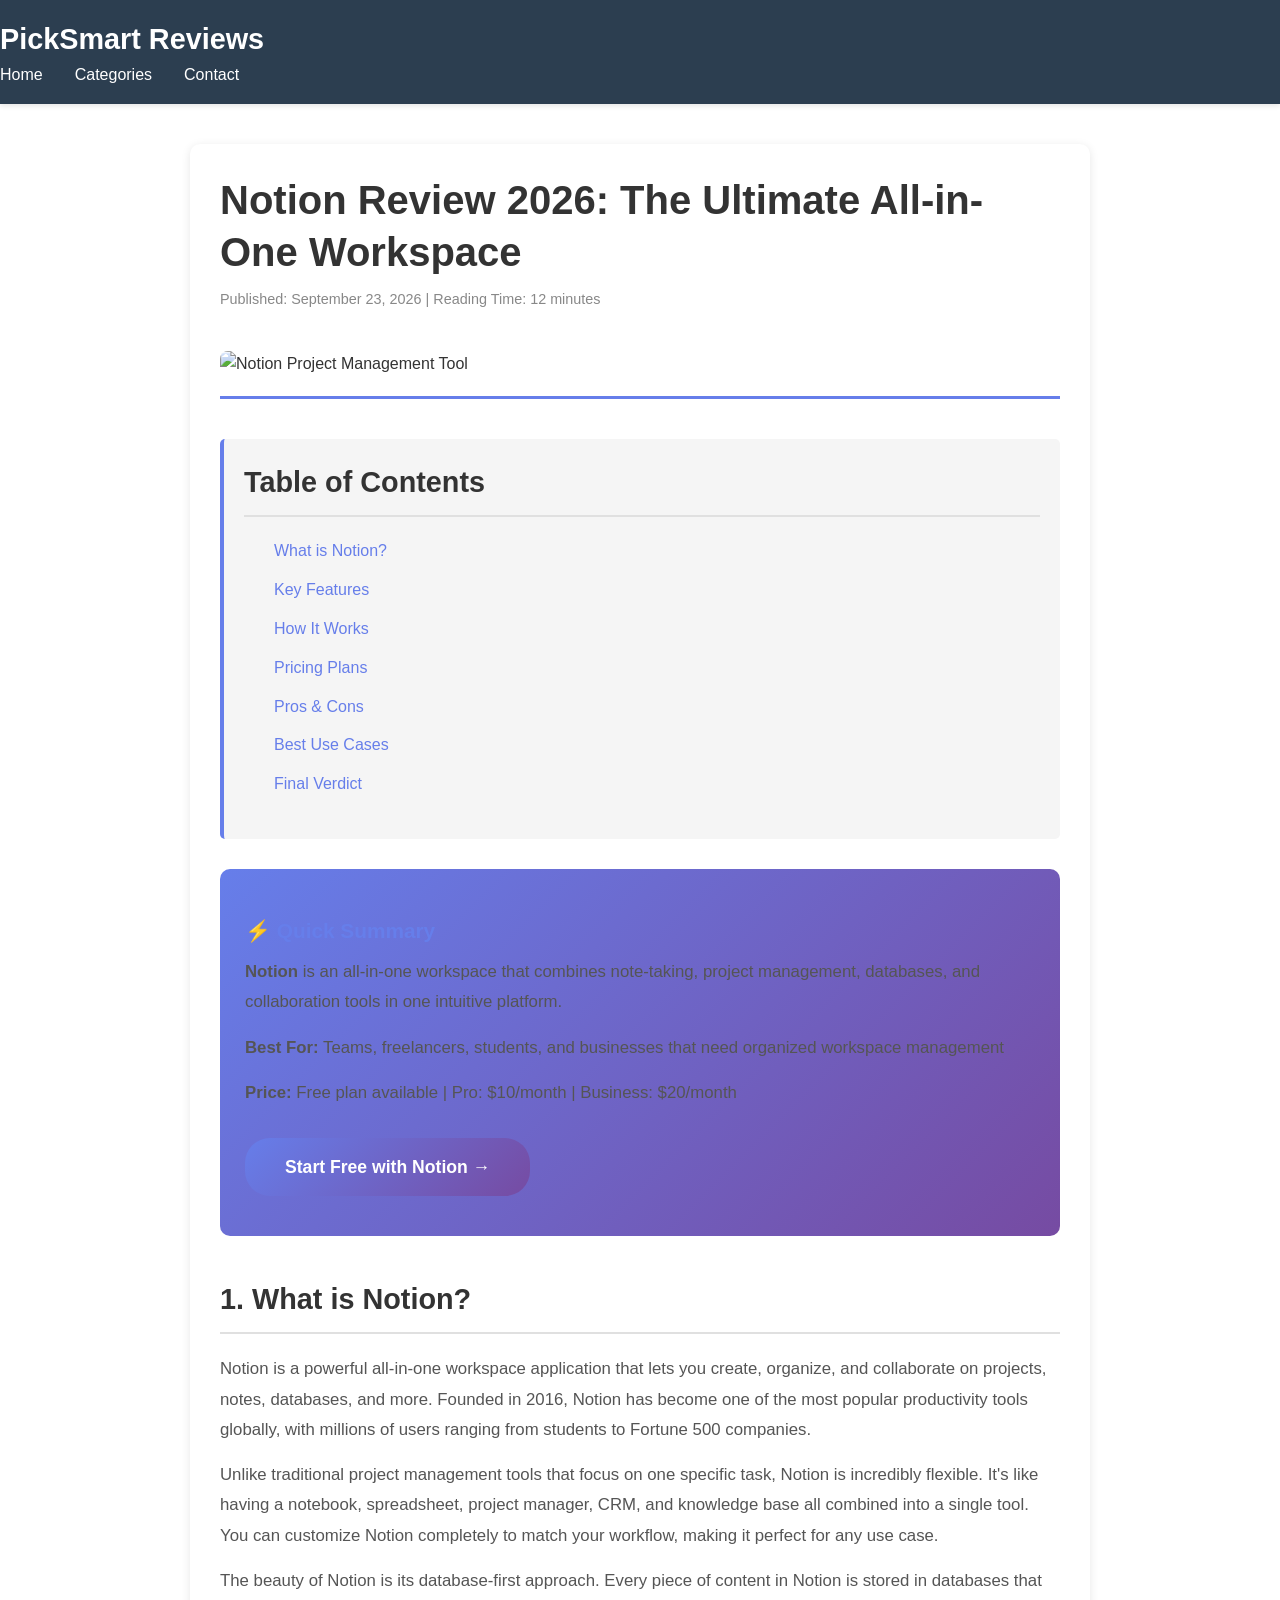
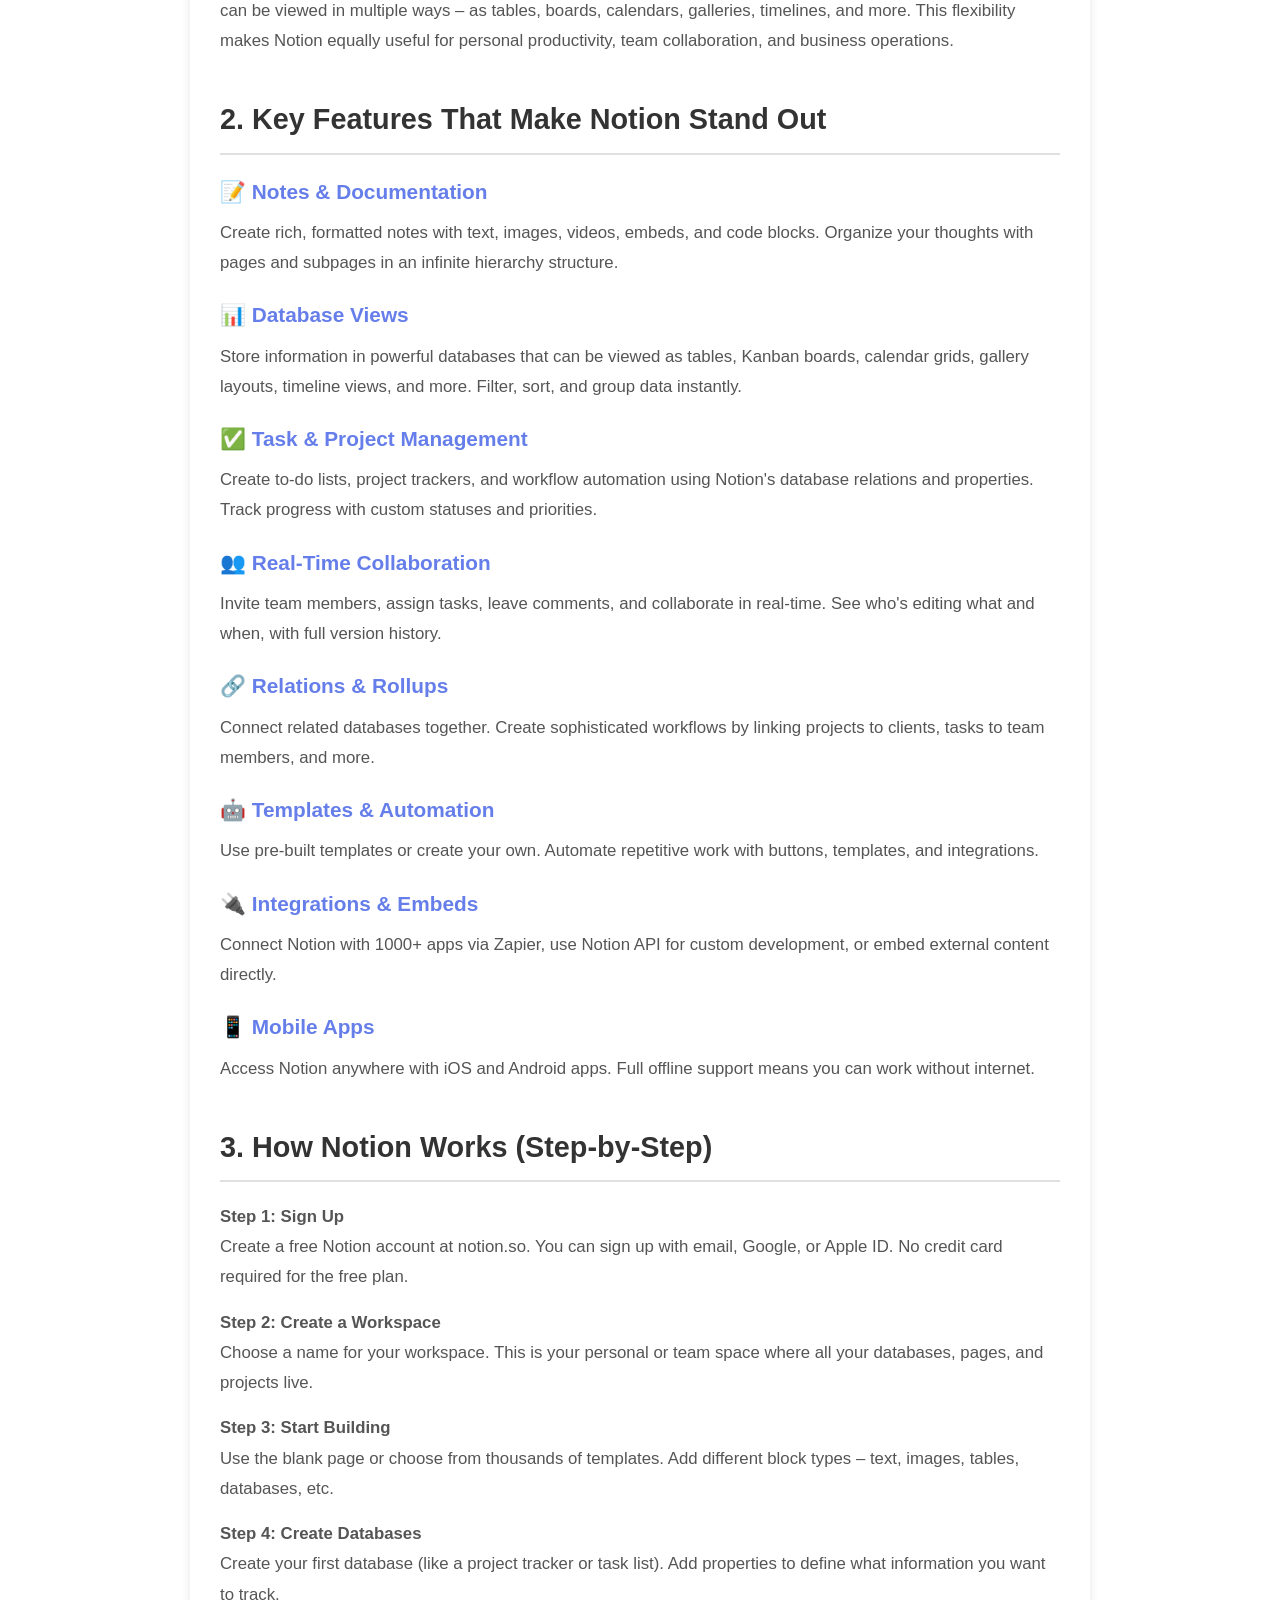
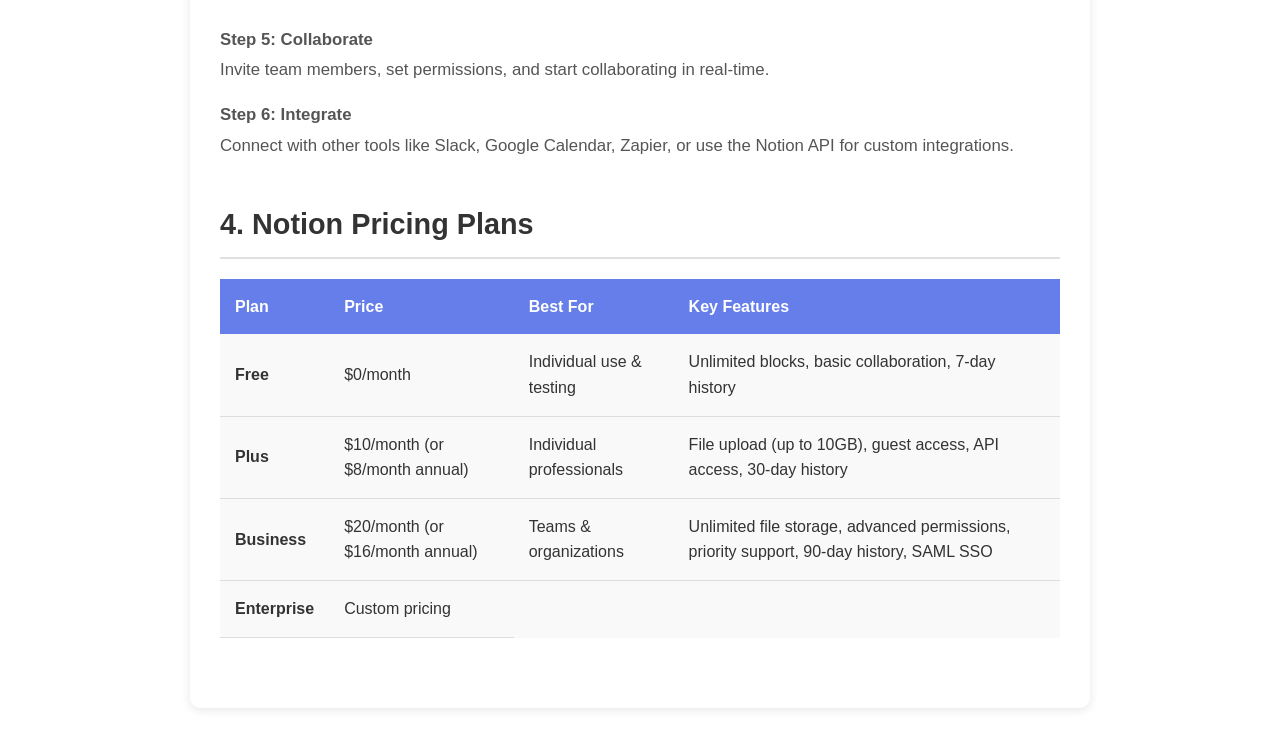
==== reviews/notion-review.html @ 7a6c5bd5 "Add Notion review HTML file for 2026 This HTML file contains a comprehensive review of Notion for 20" ====
<!DOCTYPE html>
<html lang="en">
<head>
    <meta charset="UTF-8">
    <meta name="viewport" content="width=device-width, initial-scale=1.0">
    <title>Notion Review 2026 - Best Project Management Tool | PickSmart</title>
    <meta name="description" content="Complete Notion review 2026. Learn about Notion's features, pricing, pros & cons, and whether it's right for your team.">
    <link rel="stylesheet" href="../style.css">
</head>
<body>
    <!-- Navigation -->
    <nav class="navbar">
        <a href="../index.html" class="logo">PickSmart Reviews</a>
        <ul class="nav-links">
            <li><a href="../index.html">Home</a></li>
            <li><a href="../index.html#categories">Categories</a></li>
            <li><a href="#contact">Contact</a></li>
        </ul>
    </nav>

    <!-- Article Container -->
    <article class="article-container">
        <header class="article-header">
            <h1>Notion Review 2026: The Ultimate All-in-One Workspace</h1>
            <p class="meta">Published: September 23, 2026 | Reading Time: 12 minutes</p>
            <img src="https://images.unsplash.com/photo-1552664730-d307ca884978?w=900" alt="Notion Project Management Tool" class="featured-image">
        </header>

        <div class="article-content">
            <!-- Table of Contents -->
            <div class="toc">
                <h2>Table of Contents</h2>
                <ul>
                    <li><a href="#overview">What is Notion?</a></li>
                    <li><a href="#features">Key Features</a></li>
                    <li><a href="#how-it-works">How It Works</a></li>
                    <li><a href="#pricing">Pricing Plans</a></li>
                    <li><a href="#pros-cons">Pros & Cons</a></li>
                    <li><a href="#use-cases">Best Use Cases</a></li>
                    <li><a href="#verdict">Final Verdict</a></li>
                </ul>
            </div>

            <!-- Quick Summary Box -->
            <div class="summary-box">
                <h3>⚡ Quick Summary</h3>
                <p><strong>Notion</strong> is an all-in-one workspace that combines note-taking, project management, databases, and collaboration tools in one intuitive platform.</p>
                <p><strong>Best For:</strong> Teams, freelancers, students, and businesses that need organized workspace management</p>
                <p><strong>Price:</strong> Free plan available | Pro: $10/month | Business: $20/month</p>
                <a href="https://www.notion.so?ref=picksmart" target="_blank" class="cta-button">Start Free with Notion →</a>
            </div>

            <!-- 1. Overview -->
            <section id="overview">
                <h2>1. What is Notion?</h2>
                <p>Notion is a powerful all-in-one workspace application that lets you create, organize, and collaborate on projects, notes, databases, and more. Founded in 2016, Notion has become one of the most popular productivity tools globally, with millions of users ranging from students to Fortune 500 companies.</p>
                
                <p>Unlike traditional project management tools that focus on one specific task, Notion is incredibly flexible. It's like having a notebook, spreadsheet, project manager, CRM, and knowledge base all combined into a single tool. You can customize Notion completely to match your workflow, making it perfect for any use case.</p>
                
                <p>The beauty of Notion is its database-first approach. Every piece of content in Notion is stored in databases that can be viewed in multiple ways – as tables, boards, calendars, galleries, timelines, and more. This flexibility makes Notion equally useful for personal productivity, team collaboration, and business operations.</p>
            </section>

            <!-- 2. Key Features -->
            <section id="features">
                <h2>2. Key Features That Make Notion Stand Out</h2>
                
                <h3>📝 Notes & Documentation</h3>
                <p>Create rich, formatted notes with text, images, videos, embeds, and code blocks. Organize your thoughts with pages and subpages in an infinite hierarchy structure.</p>

                <h3>📊 Database Views</h3>
                <p>Store information in powerful databases that can be viewed as tables, Kanban boards, calendar grids, gallery layouts, timeline views, and more. Filter, sort, and group data instantly.</p>

                <h3>✅ Task & Project Management</h3>
                <p>Create to-do lists, project trackers, and workflow automation using Notion's database relations and properties. Track progress with custom statuses and priorities.</p>

                <h3>👥 Real-Time Collaboration</h3>
                <p>Invite team members, assign tasks, leave comments, and collaborate in real-time. See who's editing what and when, with full version history.</p>

                <h3>🔗 Relations & Rollups</h3>
                <p>Connect related databases together. Create sophisticated workflows by linking projects to clients, tasks to team members, and more.</p>

                <h3>🤖 Templates & Automation</h3>
                <p>Use pre-built templates or create your own. Automate repetitive work with buttons, templates, and integrations.</p>

                <h3>🔌 Integrations & Embeds</h3>
                <p>Connect Notion with 1000+ apps via Zapier, use Notion API for custom development, or embed external content directly.</p>

                <h3>📱 Mobile Apps</h3>
                <p>Access Notion anywhere with iOS and Android apps. Full offline support means you can work without internet.</p>
            </section>

            <!-- 3. How It Works -->
            <section id="how-it-works">
                <h2>3. How Notion Works (Step-by-Step)</h2>
                
                <p><strong>Step 1: Sign Up</strong><br>
                Create a free Notion account at notion.so. You can sign up with email, Google, or Apple ID. No credit card required for the free plan.</p>
                
                <p><strong>Step 2: Create a Workspace</strong><br>
                Choose a name for your workspace. This is your personal or team space where all your databases, pages, and projects live.</p>
                
                <p><strong>Step 3: Start Building</strong><br>
                Use the blank page or choose from thousands of templates. Add different block types – text, images, tables, databases, etc.</p>
                
                <p><strong>Step 4: Create Databases</strong><br>
                Create your first database (like a project tracker or task list). Add properties to define what information you want to track.</p>
                
                <p><strong>Step 5: Collaborate</strong><br>
                Invite team members, set permissions, and start collaborating in real-time.</p>
                
                <p><strong>Step 6: Integrate</strong><br>
                Connect with other tools like Slack, Google Calendar, Zapier, or use the Notion API for custom integrations.</p>
            </section>

            <!-- 4. Pricing Plans -->
            <section id="pricing">
                <h2>4. Notion Pricing Plans</h2>
                
                <table class="pricing-table">
                    <tr>
                        <th>Plan</th>
                        <th>Price</th>
                        <th>Best For</th>
                        <th>Key Features</th>
                    </tr>
                    <tr>
                        <td><strong>Free</strong></td>
                        <td>$0/month</td>
                        <td>Individual use & testing</td>
                        <td>Unlimited blocks, basic collaboration, 7-day history</td>
                    </tr>
                    <tr>
                        <td><strong>Plus</strong></td>
                        <td>$10/month (or $8/month annual)</td>
                        <td>Individual professionals</td>
                        <td>File upload (up to 10GB), guest access, API access, 30-day history</td>
                    </tr>
                    <tr>
                        <td><strong>Business</strong></td>
                        <td>$20/month (or $16/month annual)</td>
                        <td>Teams & organizations</td>
                        <td>Unlimited file storage, advanced permissions, priority support, 90-day history, SAML SSO</td>
                    </tr>
                    <tr>
                        <td><strong>Enterprise</strong></td>
                        <td>Custom pricing</td
---- style.css ----
/* ============ Global Reset & Base Styles ============ */
* {
    margin: 0;
    padding: 0;
    box-sizing: border-box;
}

body {
    font-family: 'Segoe UI', Tahoma, Geneva, Verdana, sans-serif;
    line-height: 1.6;
    color: #333;
}

.container {
    max-width: 1200px;
    margin: 0 auto;
    padding: 0 20px;
}

/* ============ Navbar ============ */
.navbar {
    background: #2c3e50;
    color: white;
    padding: 1rem 0;
    box-shadow: 0 2px 5px rgba(0,0,0,0.1);
}

.navbar .container {
    display: flex;
    justify-content: space-between;
    align-items: center;
}

.logo {
    font-size: 1.8rem;
    font-weight: bold;
    color: white;
    text-decoration: none;
}

.nav-links {
    display: flex;
    list-style: none;
    gap: 2rem;
}

.nav-links a {
    color: white;
    text-decoration: none;
    transition: color 0.3s;
}

.nav-links a:hover {
    color: #3498db;
}

/* ============ Hero Section ============ */
.hero {
    background: linear-gradient(135deg, #667eea 0%, #764ba2 100%);
    color: white;
    padding: 6rem 0;
    text-align: center;
}

.hero h1 {
    font-size: 3rem;
    margin-bottom: 1rem;
}

.hero p {
    font-size: 1.3rem;
    opacity: 0.9;
}

/* ============ Categories ============ */
.categories {
    padding: 4rem 0;
}

.categories h2 {
    text-align: center;
    margin-bottom: 3rem;
    font-size: 2rem;
}

.category-grid {
    display: grid;
    grid-template-columns: repeat(auto-fit, minmax(250px, 1fr));
    gap: 2rem;
}

.category-card {
    background: #f8f9fa;
    padding: 2rem;
    border-radius: 8px;
    text-align: center;
    transition: transform 0.3s, box-shadow 0.3s;
    border: 1px solid #e0e0e0;
}

.category-card:hover {
    transform: translateY(-5px);
    box-shadow: 0 10px 20px rgba(0,0,0,0.1);
}

.category-card h3 {
    font-size: 1.3rem;
    margin-bottom: 0.5rem;
}

.category-card p {
    color: #666;
}

/* ============ Article Styling ============ */
.article-container {
    max-width: 900px;
    margin: 40px auto;
    padding: 30px;
    background: white;
    border-radius: 10px;
    box-shadow: 0 2px 10px rgba(0,0,0,0.1);
}

.article-header {
    margin-bottom: 40px;
    border-bottom: 3px solid #667eea;
    padding-bottom: 20px;
}

.article-header h1 {
    font-size: 2.5em;
    color: #333;
    margin-bottom: 10px;
    line-height: 1.3;
}

.meta {
    color: #888;
    font-size: 0.9em;
    margin-bottom: 20px;
}

.featured-image {
    width: 100%;
    max-height: 500px;
    object-fit: cover;
    border-radius: 8px;
    margin-top: 20px;
}

/* Table of Contents */
.toc {
    background: #f5f5f5;
    padding: 20px;
    border-left: 4px solid #667eea;
    margin: 30px 0;
    border-radius: 5px;
}

.toc h2 {
    margin-top: 0;
    color: #667eea;
}

.toc ul {
    list-style: none;
    padding: 0;
}

.toc li {
    margin: 8px 0;
}

.toc a {
    color: #667eea;
    text-decoration: none;
    transition: all 0.3s;
}

.toc a:hover {
    text-decoration: underline;
    color: #764ba2;
}

/* Summary Box */
.summary-box {
    background: linear-gradient(135deg, #667eea 0%, #764ba2 100%);
    color: white;
    padding: 25px;
    border-radius: 10px;
    margin: 30px 0;
}

.summary-box h3 {
    margin-top: 0;
    font-size: 1.5em;
}

.summary-box p {
    margin: 10px 0;
    line-height: 1.6;
}

/* Article Sections */
.article-content section {
    margin: 40px 0;
}

.article-content h2 {
    font-size: 1.8em;
    color: #333;
    border-bottom: 2px solid #e0e0e0;
    padding-bottom: 10px;
    margin-bottom: 20px;
}

.article-content h3 {
    font-size: 1.3em;
    color: #667eea;
    margin-top: 20px;
    margin-bottom: 10px;
}

.article-content p {
    line-height: 1.8;
    color: #555;
    margin-bottom: 15px;
    font-size: 1.05em;
}

.article-content ul, .article-content ol {
    margin: 20px 0;
    padding-left: 30px;
    line-height: 1.8;
}

.article-content li {
    margin: 10px 0;
    color: #555;
}

/* Pricing Table */
.pricing-table {
    width: 100%;
    border-collapse: collapse;
    margin: 20px 0;
    background: #f9f9f9;
}

.pricing-table th {
    background: #667eea;
    color: white;
    padding: 15px;
    text-align: left;
    font-weight: bold;
}

.pricing-table td {
    border-bottom: 1px solid #ddd;
    padding: 15px;
}

.pricing-table tr:hover {
    background: #f0f0f0;
}

/* Pros & Cons */
.pros-cons-container {
    display: grid;
    grid-template-columns: 1fr 1fr;
    gap: 20px;
    margin: 20px 0;
}

.pros, .cons {
    padding: 20px;
    border-radius: 8px;
    background: #f9f9f9;
}

.pros h3 {
    color: #4caf50;
}

.cons h3 {
    color: #f44336;
}

.pros ul, .cons ul {
    list-style: none;
    padding: 0;
}

.pros li, .cons li {
    padding: 8px 0;
    border-bottom: 1px solid #e0e0e0;
}

.pros li:before {
    content: "✓ ";
    color: #4caf50;
    font-weight: bold;
    margin-right: 8px;
}

.cons li:before {
    content: "✗ ";
    color: #f44336;
    font-weight: bold;
    margin-right: 8px;
}

/* Review Section */
.review {
    background: #f5f5f5;
    padding: 15px;
    border-left: 4px solid #667eea;
    margin: 15px 0;
    border-radius: 5px;
}

.review p {
    margin: 0;
    font-style: italic;
    color: #666;
}

/* CTA Button */
.cta-section {
    background: #f0f0f0;
    padding: 30px;
    border-radius: 10px;
    text-align: center;
    margin: 40px 0;
}

.cta-button {
    display: inline-block;
    background: linear-gradient(135deg, #667eea 0%, #764ba2 100%);
    color: white;
    padding: 15px 40px;
    border-radius: 25px;
    text-decoration: none;
    font-weight: bold;
    font-size: 1.1em;
    transition: all 0.3s;
    margin: 15px 0;
    cursor: pointer;
    border: none;
}

.cta-button:hover {
    transform: translateY(-3px);
    box-shadow: 0 5px 20px rgba(102, 126, 234, 0.4);
}

.disclaimer {
    font-size: 0.9em;
    color: #888;
    margin-top: 10px;
}

/* ============ Footer ============ */
footer {
    background: #2c3e50;
    color: white;
    padding: 2rem 0;
    margin-top: 4rem;
    text-align: center;
}

.footer-links {
    list-style: none;
    display: flex;
    justify-content: center;
    gap: 2rem;
    margin-top: 1rem;
}

.footer-links a {
    color: white;
    text-decoration: none;
}

.footer-links a:hover {
    color: #3498db;
}

/* ============ Responsive Design ============ */
@media (max-width: 768px) {
    .article-container {
        padding: 15px;
    }

    .article-header h1 {
        font-size: 1.8em;
    }

    .pros-cons-container {
        grid-template-columns: 1fr;
    }

    .article-content h2 {
        font-size: 1.5em;
    }
}
/* ============ Article Styling ============ */

.article-container {
    max-width: 900px;
    margin: 40px auto;
    padding: 30px;
    background: white;
    border-radius: 10px;
    box-shadow: 0 2px 10px rgba(0,0,0,0.1);
}

.article-header {
    margin-bottom: 40px;
    border-bottom: 3px solid #667eea;
    padding-bottom: 20px;
}

.article-header h1 {
    font-size: 2.5em;
    color: #333;
    margin-bottom: 10px;
    line-height: 1.3;
}

.meta {
    color: #888;
    font-size: 0.9em;
    margin-bottom: 20px;
}

.featured-image {
    width: 100%;
    max-height: 500px;
    object-fit: cover;
    border-radius: 8px;
    margin-top: 20px;
}

/* Table of Contents */
.toc {
    background: #f5f5f5;
    padding: 20px;
    border-left: 4px solid #667eea;
    margin: 30px 0;
    border-radius: 5px;
}

.toc h2 {
    margin-top: 0;
    color: #667eea;
}

.toc ul {
    list-style: none;
    padding: 0;
}

.toc li {
    margin: 8px 0;
}

.toc a {
    color: #667eea;
    text-decoration: none;
    transition: all 0.3s;
}

.toc a:hover {
    text-decoration: underline;
    color: #764ba2;
}

/* Summary Box */
.summary-box {
    background: linear-gradient(135deg, #667eea 0%, #764ba2 100%);
    color: white;
    padding: 25px;
    border-radius: 10px;
    margin: 30px 0;
}

.summary-box h3 {
    margin-top: 0;
    font-size: 1.5em;
}

.summary-box p {
    margin: 10px 0;
    line-height: 1.6;
}

/* Article Sections */
.article-content section {
    margin: 40px 0;
}

.article-content h2 {
    font-size: 1.8em;
    color: #333;
    border-bottom: 2px solid #e0e0e0;
    padding-bottom: 10px;
    margin-bottom: 20px;
}

.article-content h3 {
    font-size: 1.3em;
    color: #667eea;
    margin-top: 20px;
    margin-bottom: 10px;
}

.article-content p {
    line-height: 1.8;
    color: #555;
    margin-bottom: 15px;
    font-size: 1.05em;
}

.article-content ul, .article-content ol {
    margin: 20px 0;
    padding-left: 30px;
    line-height: 1.8;
}

.article-content li {
    margin: 10px 0;
    color: #555;
}

/* Pricing Table */
.pricing-table {
    width: 100%;
    border-collapse: collapse;
    margin: 20px 0;
    background: #f9f9f9;
}

.pricing-table th {
    background: #667eea;
    color: white;
    padding: 15px;
    text-align: left;
    font-weight: bold;
}

.pricing-table td {
    border-bottom: 1px solid #ddd;
    padding: 15px;
}

.pricing-table tr:hover {
    background: #f0f0f0;
}

/* Pros & Cons */
.pros-cons-container {
    display: grid;
    grid-template-columns: 1fr 1fr;
    gap: 20px;
    margin: 20px 0;
}

.pros, .cons {
    padding: 20px;
    border-radius: 8px;
    background: #f9f9f9;
}

.pros h3 {
    color: #4caf50;
}

.cons h3 {
    color: #f44336;
}

.pros ul, .cons ul {
    list-style: none;
    padding: 0;
}

.pros li, .cons li {
    padding: 8px 0;
    border-bottom: 1px solid #e0e0e0;
}

.pros li:before {
    content: "✓ ";
    color: #4caf50;
    font-weight: bold;
    margin-right: 8px;
}

.cons li:before {
    content: "✗ ";
    color: #f44336;
    font-weight: bold;
    margin-right: 8px;
}

/* Review Section */
.review {
    background: #f5f5f5;
    padding: 15px;
    border-left: 4px solid #667eea;
    margin: 15px 0;
    border-radius: 5px;
}

.review p {
    margin: 0;
    font-style: italic;
    color: #666;
}

/* CTA Button */
.cta-section {
    background: #f0f0f0;
    padding: 30px;
    border-radius: 10px;
    text-align: center;
    margin: 40px 0;
}

.cta-button {
    display: inline-block;
    background: linear-gradient(135deg, #667eea 0%, #764ba2 100%);
    color: white;
    padding: 15px 40px;
    border-radius: 25px;
    text-decoration: none;
    font-weight: bold;
    font-size: 1.1em;
    transition: all 0.3s;
    margin: 15px 0;
    cursor: pointer;
    border: none;
}

.cta-button:hover {
    transform: translateY(-3px);
    box-shadow: 0 5px 20px rgba(102, 126, 234, 0.4);
}

.disclaimer {
    font-size: 0.9em;
    color: #888;
    margin-top: 10px;
}

/* Responsive */
@media (max-width: 768px) {
    .article-container {
        padding: 15px;
    }

    .article-header h1 {
        font-size: 1.8em;
    }

    .pros-cons-container {
        grid-template-columns: 1fr;
    }

    .article-content h2 {
        font-size: 1.5em;
    }
}
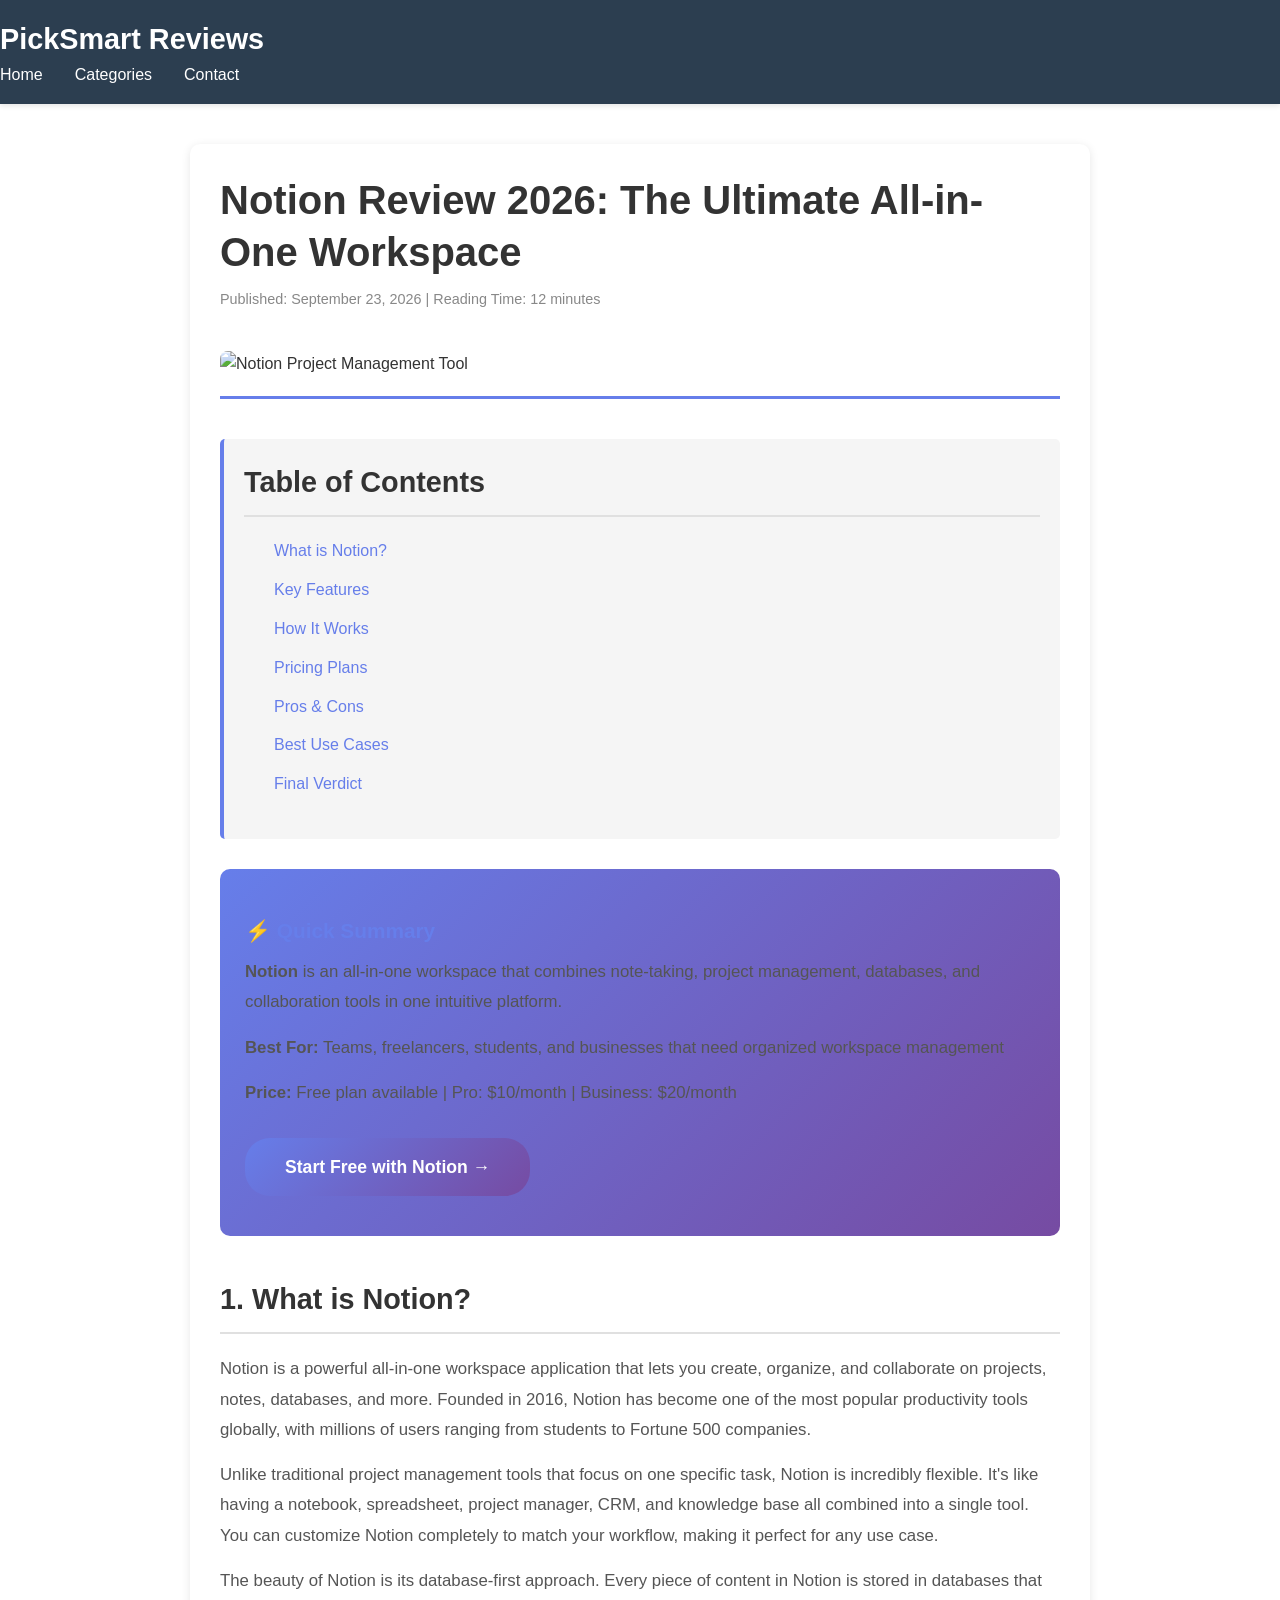
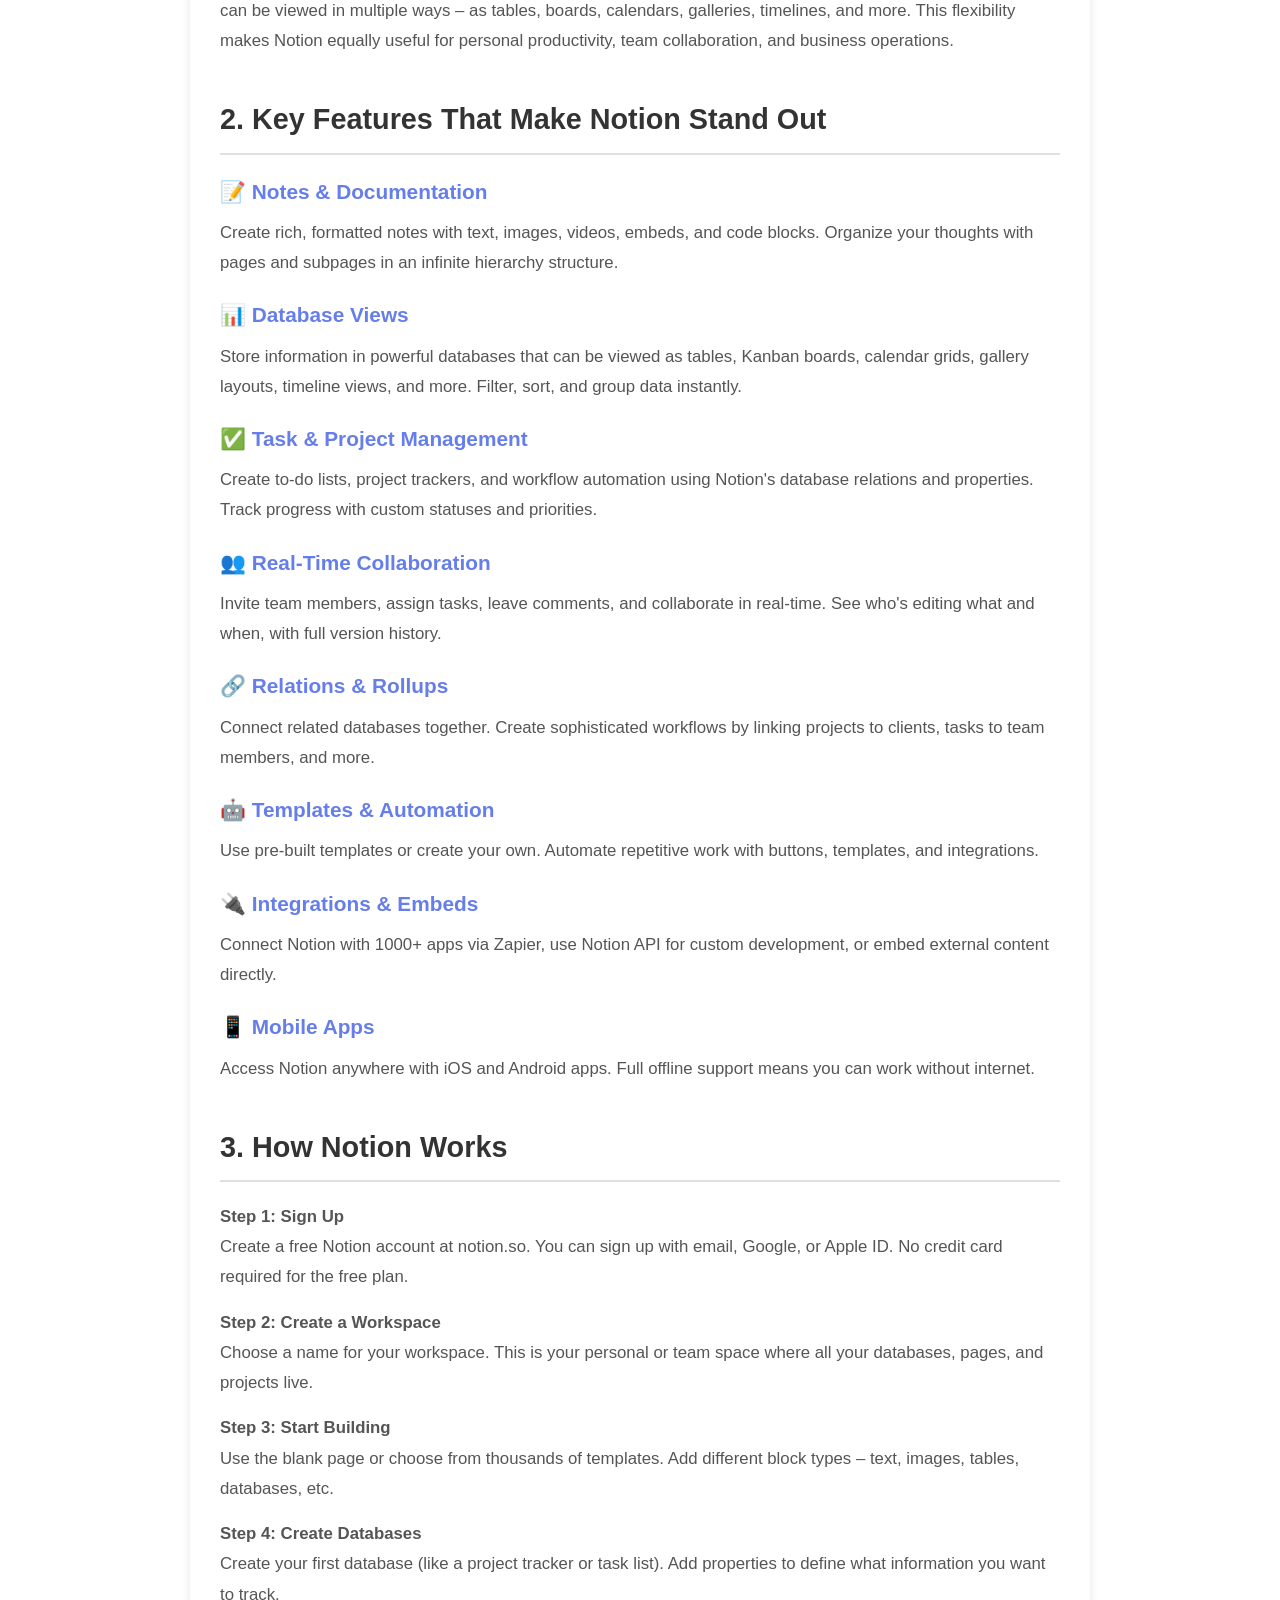
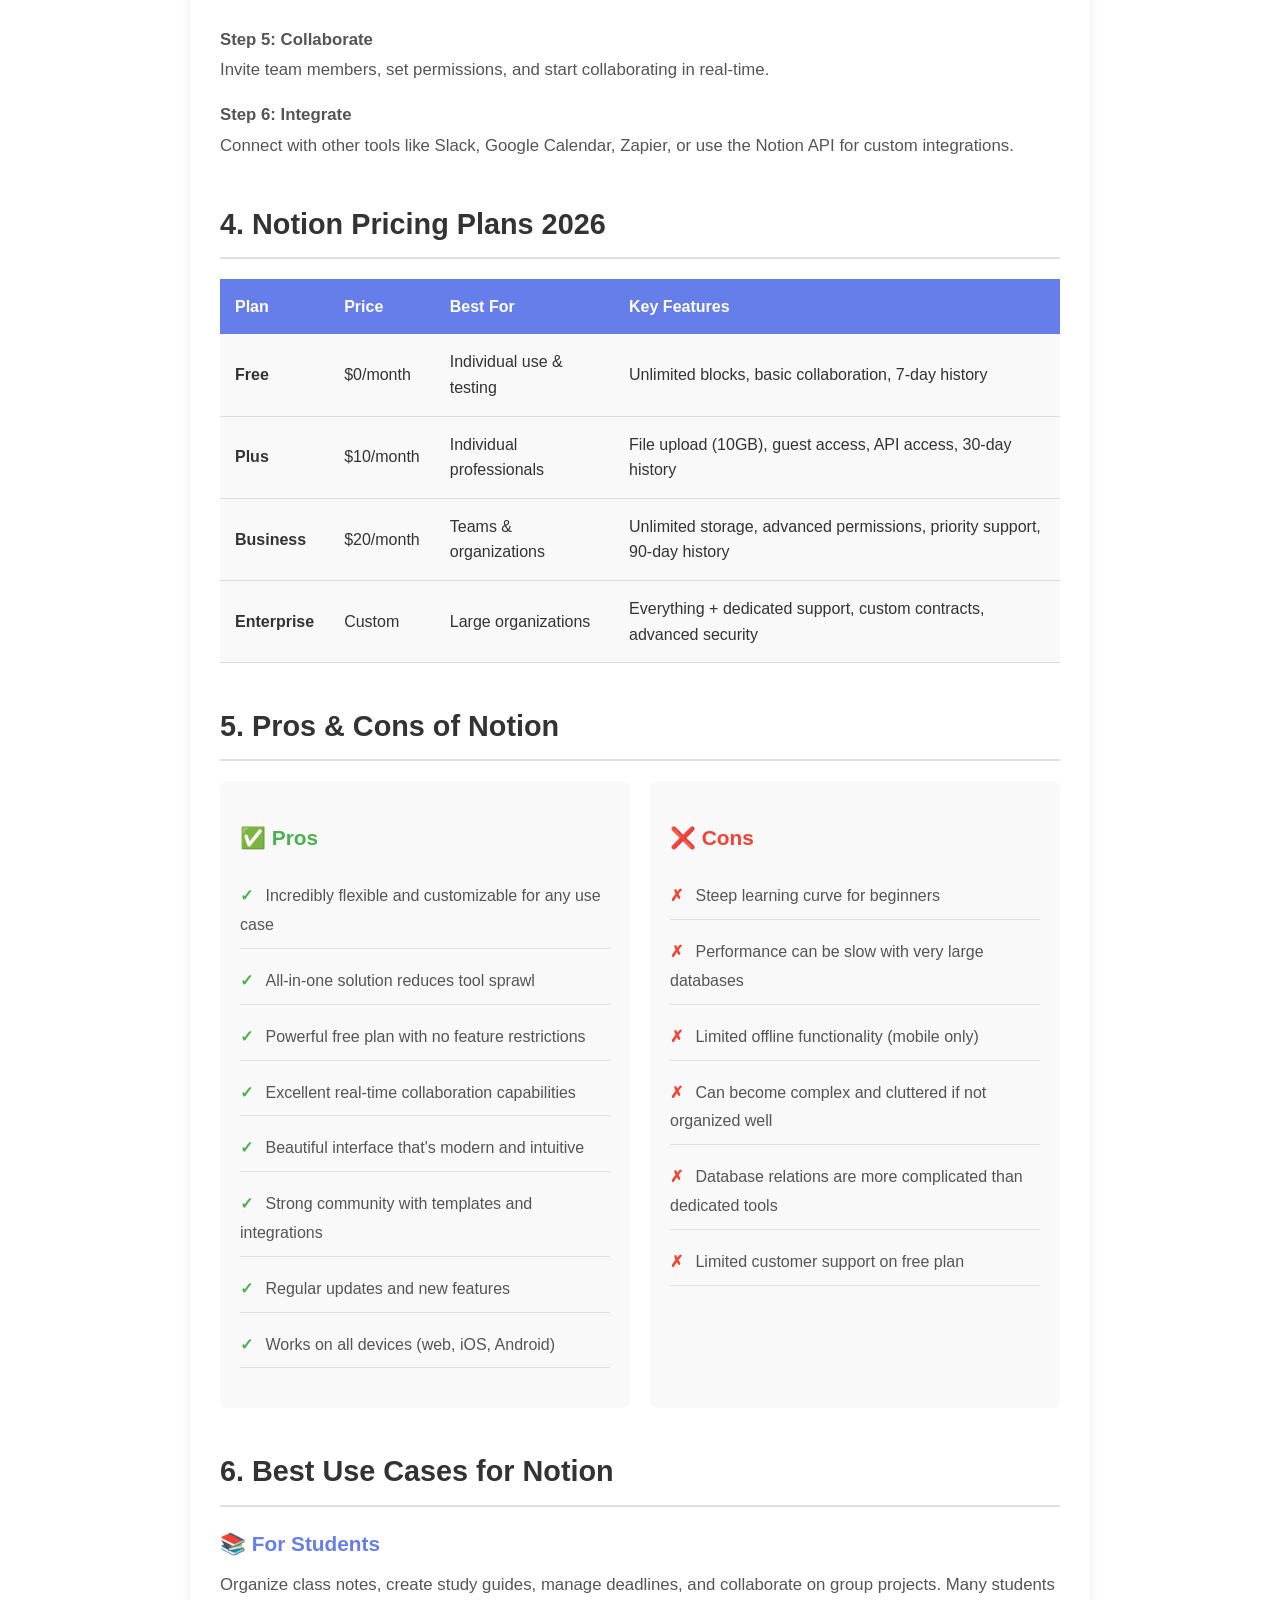
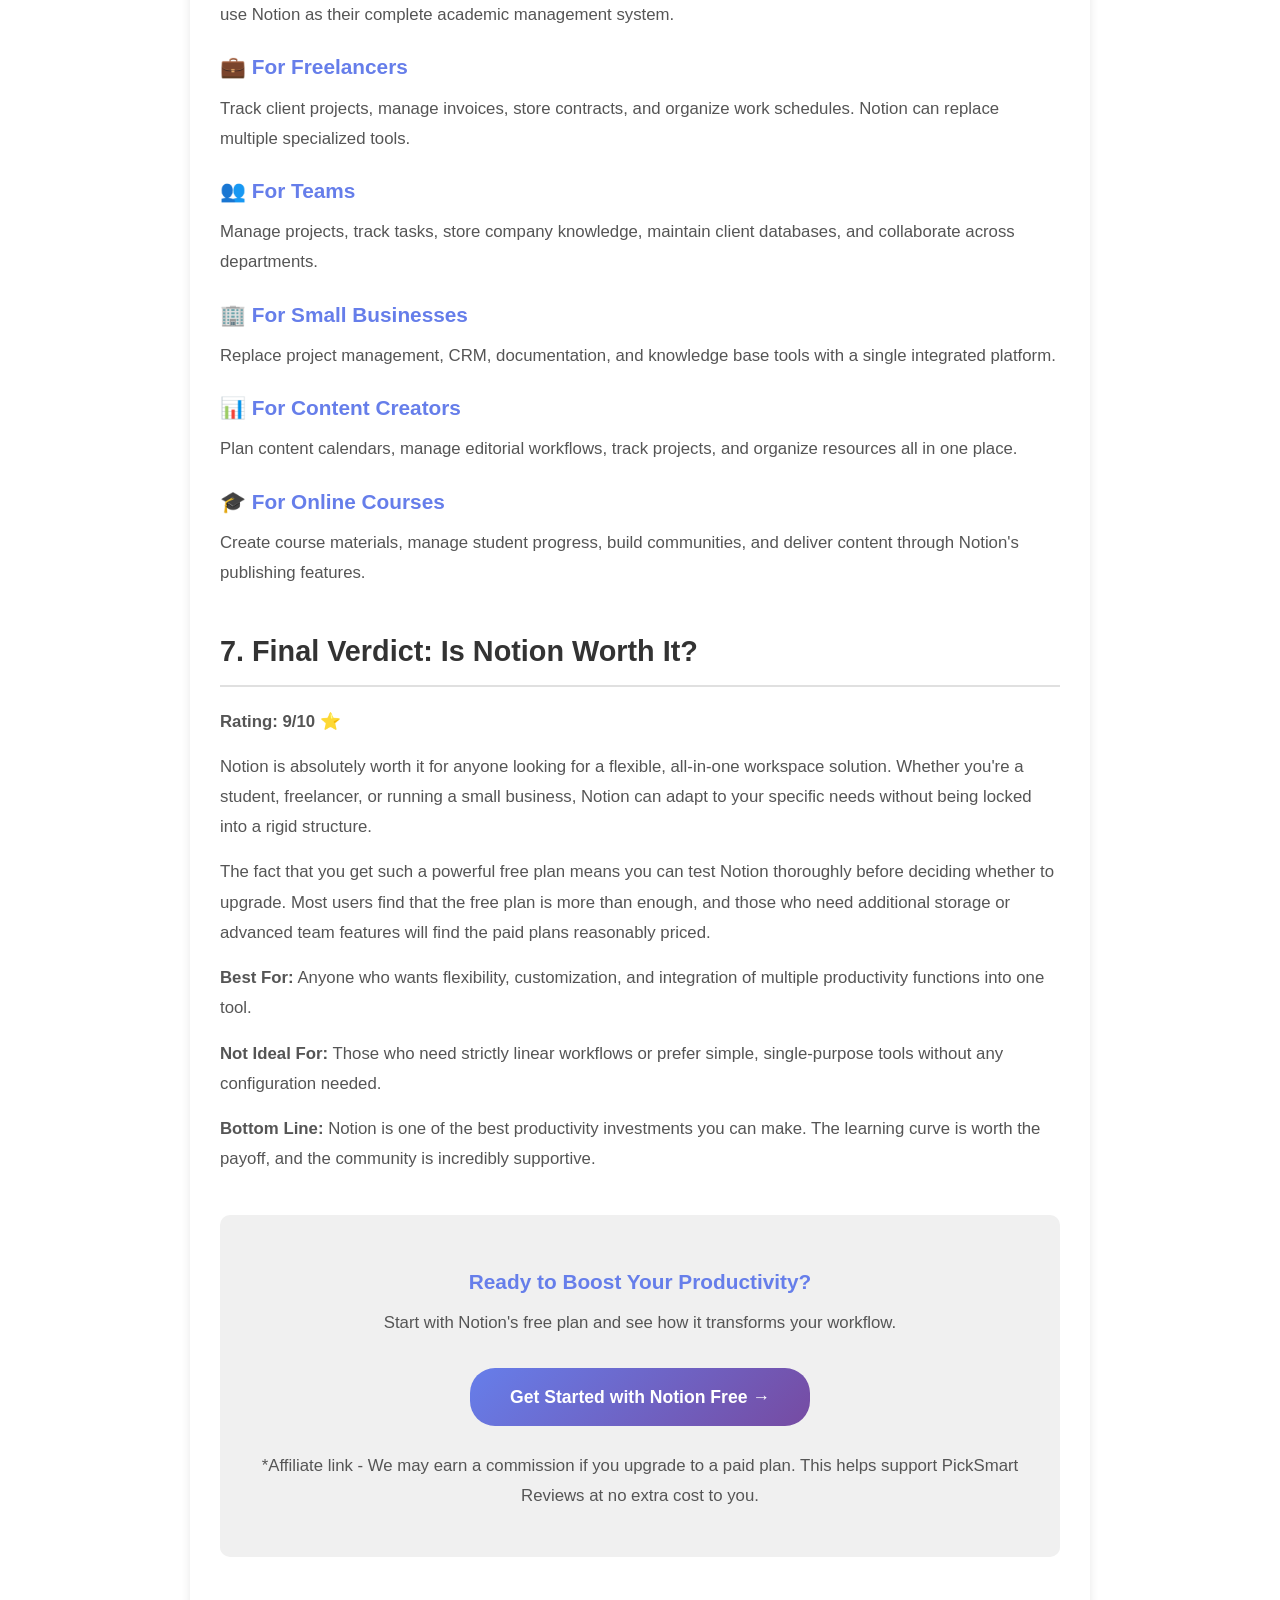
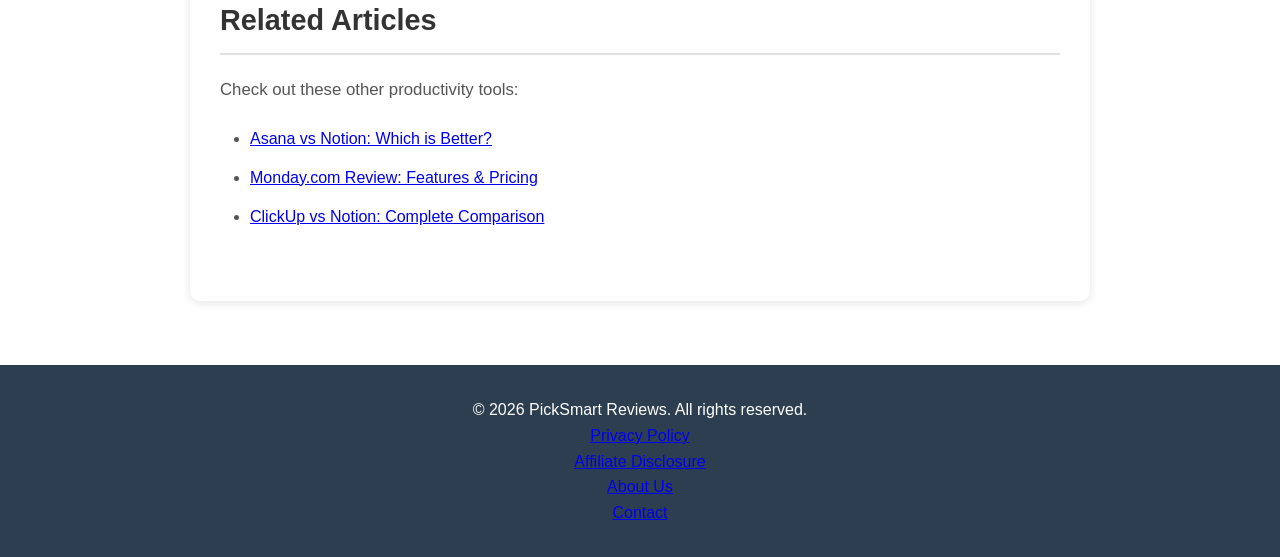
==== commit 59deb7bc: "Update Notion review sections and pricing details" ====
--- a/reviews/notion-review.html
+++ b/reviews/notion-review.html
@@ -91,7 +91,7 @@
 
             <!-- 3. How It Works -->
             <section id="how-it-works">
-                <h2>3. How Notion Works (Step-by-Step)</h2>
+                <h2>3. How Notion Works</h2>
                 
                 <p><strong>Step 1: Sign Up</strong><br>
                 Create a free Notion account at notion.so. You can sign up with email, Google, or Apple ID. No credit card required for the free plan.</p>
@@ -114,7 +114,7 @@
 
             <!-- 4. Pricing Plans -->
             <section id="pricing">
-                <h2>4. Notion Pricing Plans</h2>
+                <h2>4. Notion Pricing Plans 2026</h2>
                 
                 <table class="pricing-table">
                     <tr>
@@ -131,16 +131,127 @@
                     </tr>
                     <tr>
                         <td><strong>Plus</strong></td>
-                        <td>$10/month (or $8/month annual)</td>
+                        <td>$10/month</td>
                         <td>Individual professionals</td>
-                        <td>File upload (up to 10GB), guest access, API access, 30-day history</td>
+                        <td>File upload (10GB), guest access, API access, 30-day history</td>
                     </tr>
                     <tr>
                         <td><strong>Business</strong></td>
-                        <td>$20/month (or $16/month annual)</td>
+                        <td>$20/month</td>
                         <td>Teams & organizations</td>
-                        <td>Unlimited file storage, advanced permissions, priority support, 90-day history, SAML SSO</td>
+                        <td>Unlimited storage, advanced permissions, priority support, 90-day history</td>
                     </tr>
                     <tr>
                         <td><strong>Enterprise</strong></td>
-                        <td>Custom pricing</td
+                        <td>Custom</td>
+                        <td>Large organizations</td>
+                        <td>Everything + dedicated support, custom contracts, advanced security</td>
+                    </tr>
+                </table>
+            </section>
+
+            <!-- 5. Pros & Cons -->
+            <section id="pros-cons">
+                <h2>5. Pros & Cons of Notion</h2>
+                
+                <div class="pros-cons-container">
+                    <div class="pros">
+                        <h3>✅ Pros</h3>
+                        <ul>
+                            <li>Incredibly flexible and customizable for any use case</li>
+                            <li>All-in-one solution reduces tool sprawl</li>
+                            <li>Powerful free plan with no feature restrictions</li>
+                            <li>Excellent real-time collaboration capabilities</li>
+                            <li>Beautiful interface that's modern and intuitive</li>
+                            <li>Strong community with templates and integrations</li>
+                            <li>Regular updates and new features</li>
+                            <li>Works on all devices (web, iOS, Android)</li>
+                        </ul>
+                    </div>
+                    <div class="cons">
+                        <h3>❌ Cons</h3>
+                        <ul>
+                            <li>Steep learning curve for beginners</li>
+                            <li>Performance can be slow with very large databases</li>
+                            <li>Limited offline functionality (mobile only)</li>
+                            <li>Can become complex and cluttered if not organized well</li>
+                            <li>Database relations are more complicated than dedicated tools</li>
+                            <li>Limited customer support on free plan</li>
+                        </ul>
+                    </div>
+                </div>
+            </section>
+
+            <!-- 6. Best Use Cases -->
+            <section id="use-cases">
+                <h2>6. Best Use Cases for Notion</h2>
+                
+                <h3>📚 For Students</h3>
+                <p>Organize class notes, create study guides, manage deadlines, and collaborate on group projects. Many students use Notion as their complete academic management system.</p>
+
+                <h3>💼 For Freelancers</h3>
+                <p>Track client projects, manage invoices, store contracts, and organize work schedules. Notion can replace multiple specialized tools.</p>
+
+                <h3>👥 For Teams</h3>
+                <p>Manage projects, track tasks, store company knowledge, maintain client databases, and collaborate across departments.</p>
+
+                <h3>🏢 For Small Businesses</h3>
+                <p>Replace project management, CRM, documentation, and knowledge base tools with a single integrated platform.</p>
+
+                <h3>📊 For Content Creators</h3>
+                <p>Plan content calendars, manage editorial workflows, track projects, and organize resources all in one place.</p>
+
+                <h3>🎓 For Online Courses</h3>
+                <p>Create course materials, manage student progress, build communities, and deliver content through Notion's publishing features.</p>
+            </section>
+
+            <!-- 7. Final Verdict -->
+            <section id="verdict">
+                <h2>7. Final Verdict: Is Notion Worth It?</h2>
+                
+                <p><strong>Rating: 9/10 ⭐</strong></p>
+                
+                <p>Notion is absolutely worth it for anyone looking for a flexible, all-in-one workspace solution. Whether you're a student, freelancer, or running a small business, Notion can adapt to your specific needs without being locked into a rigid structure.</p>
+                
+                <p>The fact that you get such a powerful free plan means you can test Notion thoroughly before deciding whether to upgrade. Most users find that the free plan is more than enough, and those who need additional storage or advanced team features will find the paid plans reasonably priced.</p>
+                
+                <p><strong>Best For:</strong> Anyone who wants flexibility, customization, and integration of multiple productivity functions into one tool.</p>
+                
+                <p><strong>Not Ideal For:</strong> Those who need strictly linear workflows or prefer simple, single-purpose tools without any configuration needed.</p>
+                
+                <p><strong>Bottom Line:</strong> Notion is one of the best productivity investments you can make. The learning curve is worth the payoff, and the community is incredibly supportive.</p>
+            </section>
+
+            <!-- CTA Section -->
+            <div class="cta-section">
+                <h3>Ready to Boost Your Productivity?</h3>
+                <p>Start with Notion's free plan and see how it transforms your workflow.</p>
+                <a href="https://www.notion.so?ref=picksmart" target="_blank" class="cta-button">Get Started with Notion Free →</a>
+                <p class="disclaimer">*Affiliate link - We may earn a commission if you upgrade to a paid plan. This helps support PickSmart Reviews at no extra cost to you.</p>
+            </div>
+
+            <!-- Related Articles -->
+            <section id="related">
+                <h2>Related Articles</h2>
+                <p>Check out these other productivity tools:</p>
+                <ul>
+                    <li><a href="#">Asana vs Notion: Which is Better?</a></li>
+                    <li><a href="#">Monday.com Review: Features & Pricing</a></li>
+                    <li><a href="#">ClickUp vs Notion: Complete Comparison</a></li>
+                </ul>
+            </section>
+        </div>
+    </article>
+
+    <!-- Footer -->
+    <footer>
+        <p>&copy; 2026 PickSmart Reviews. All rights reserved.</p>
+        <ul>
+            <li><a href="../privacy.html">Privacy Policy</a></li>
+            <li><a href="../disclosure.html">Affiliate Disclosure</a></li>
+            <li><a href="../about.html">About Us</a></li>
+            <li><a href="../contact.html">Contact</a></li>
+        </ul>
+    </footer>
+</body>
+</html>
